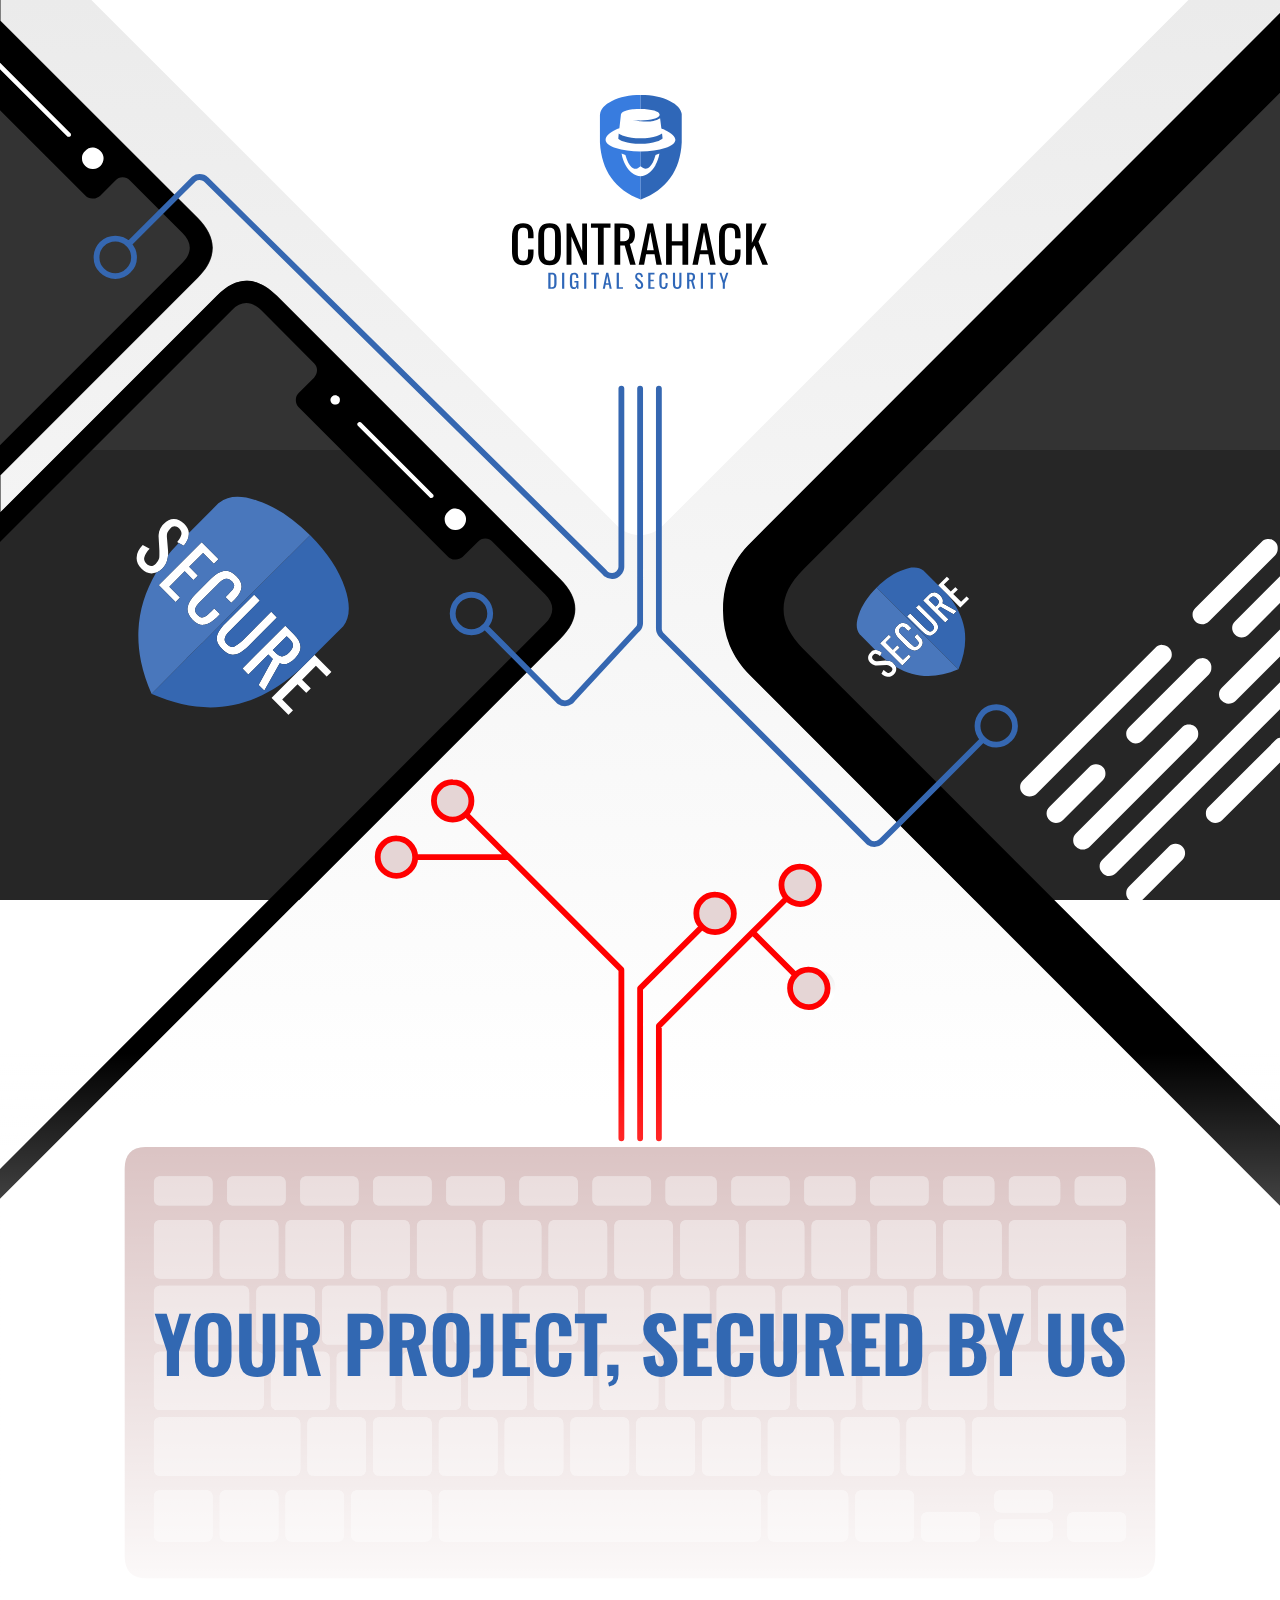
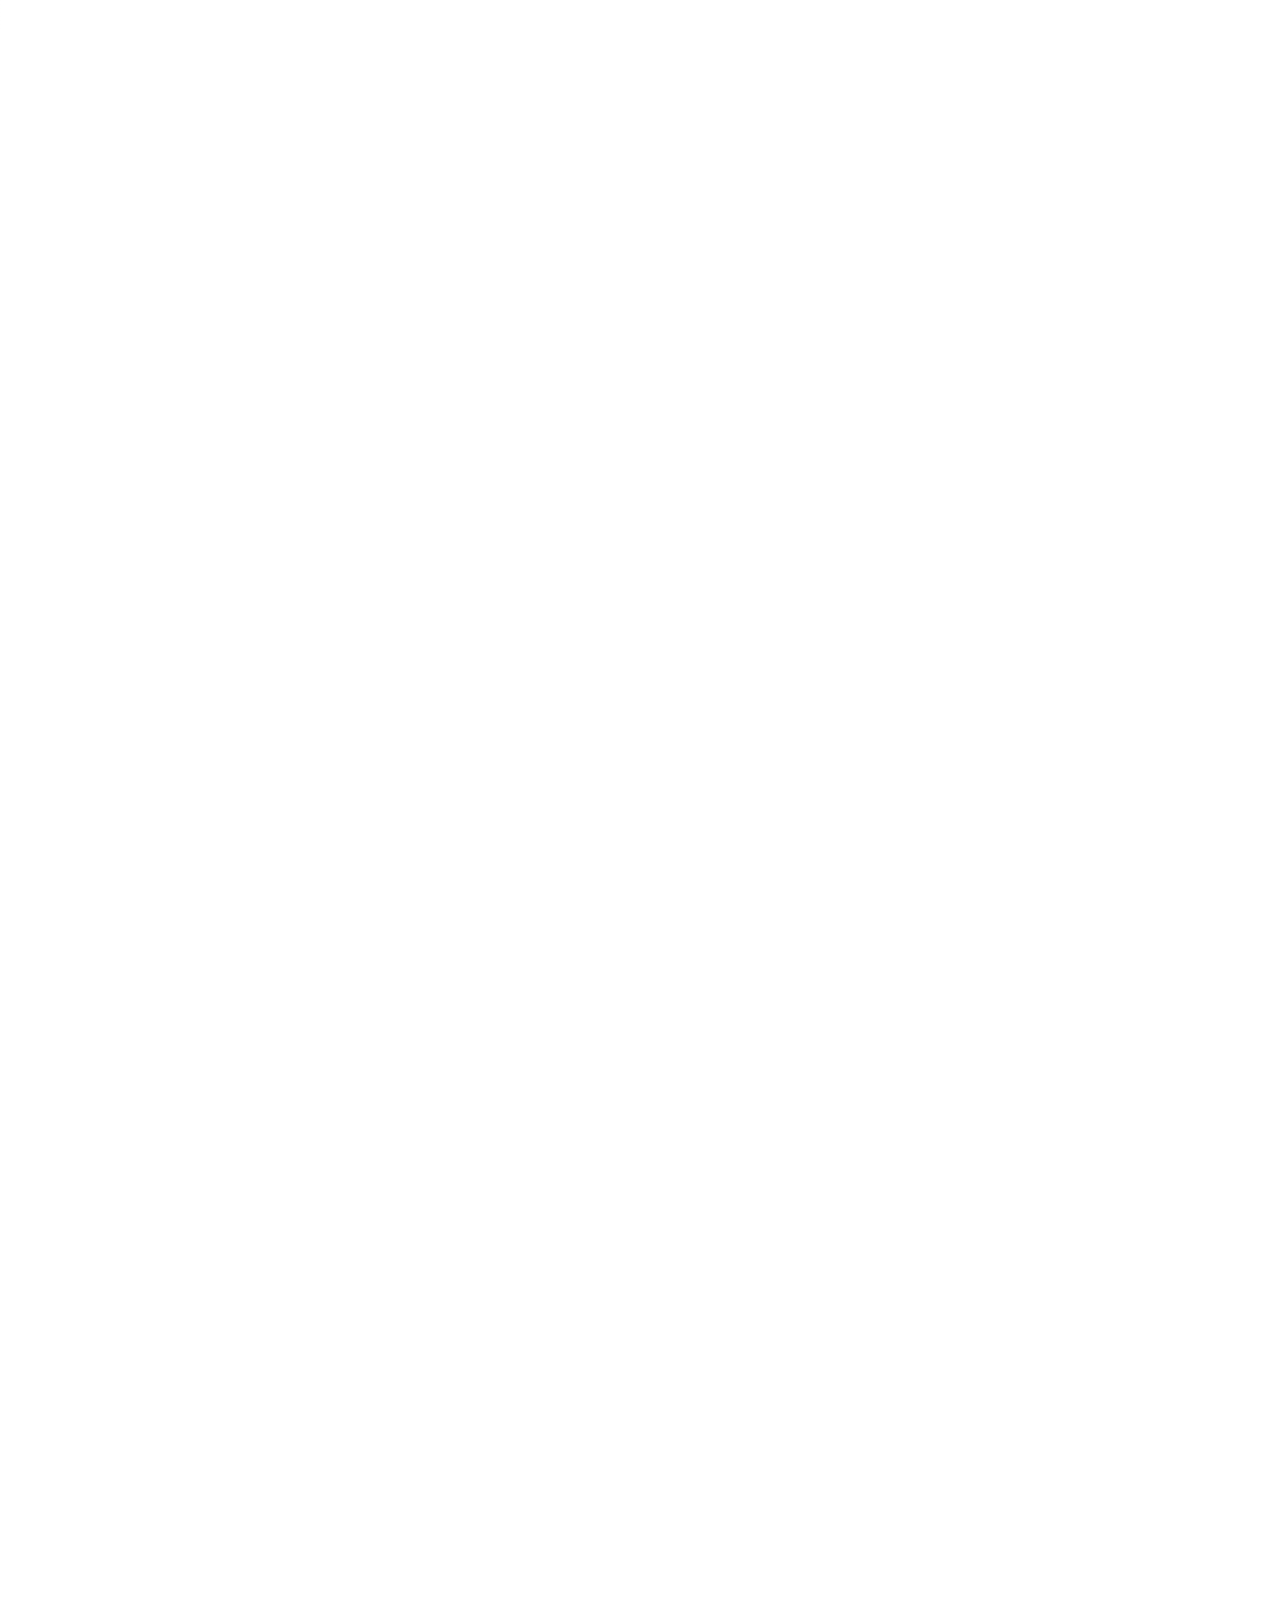
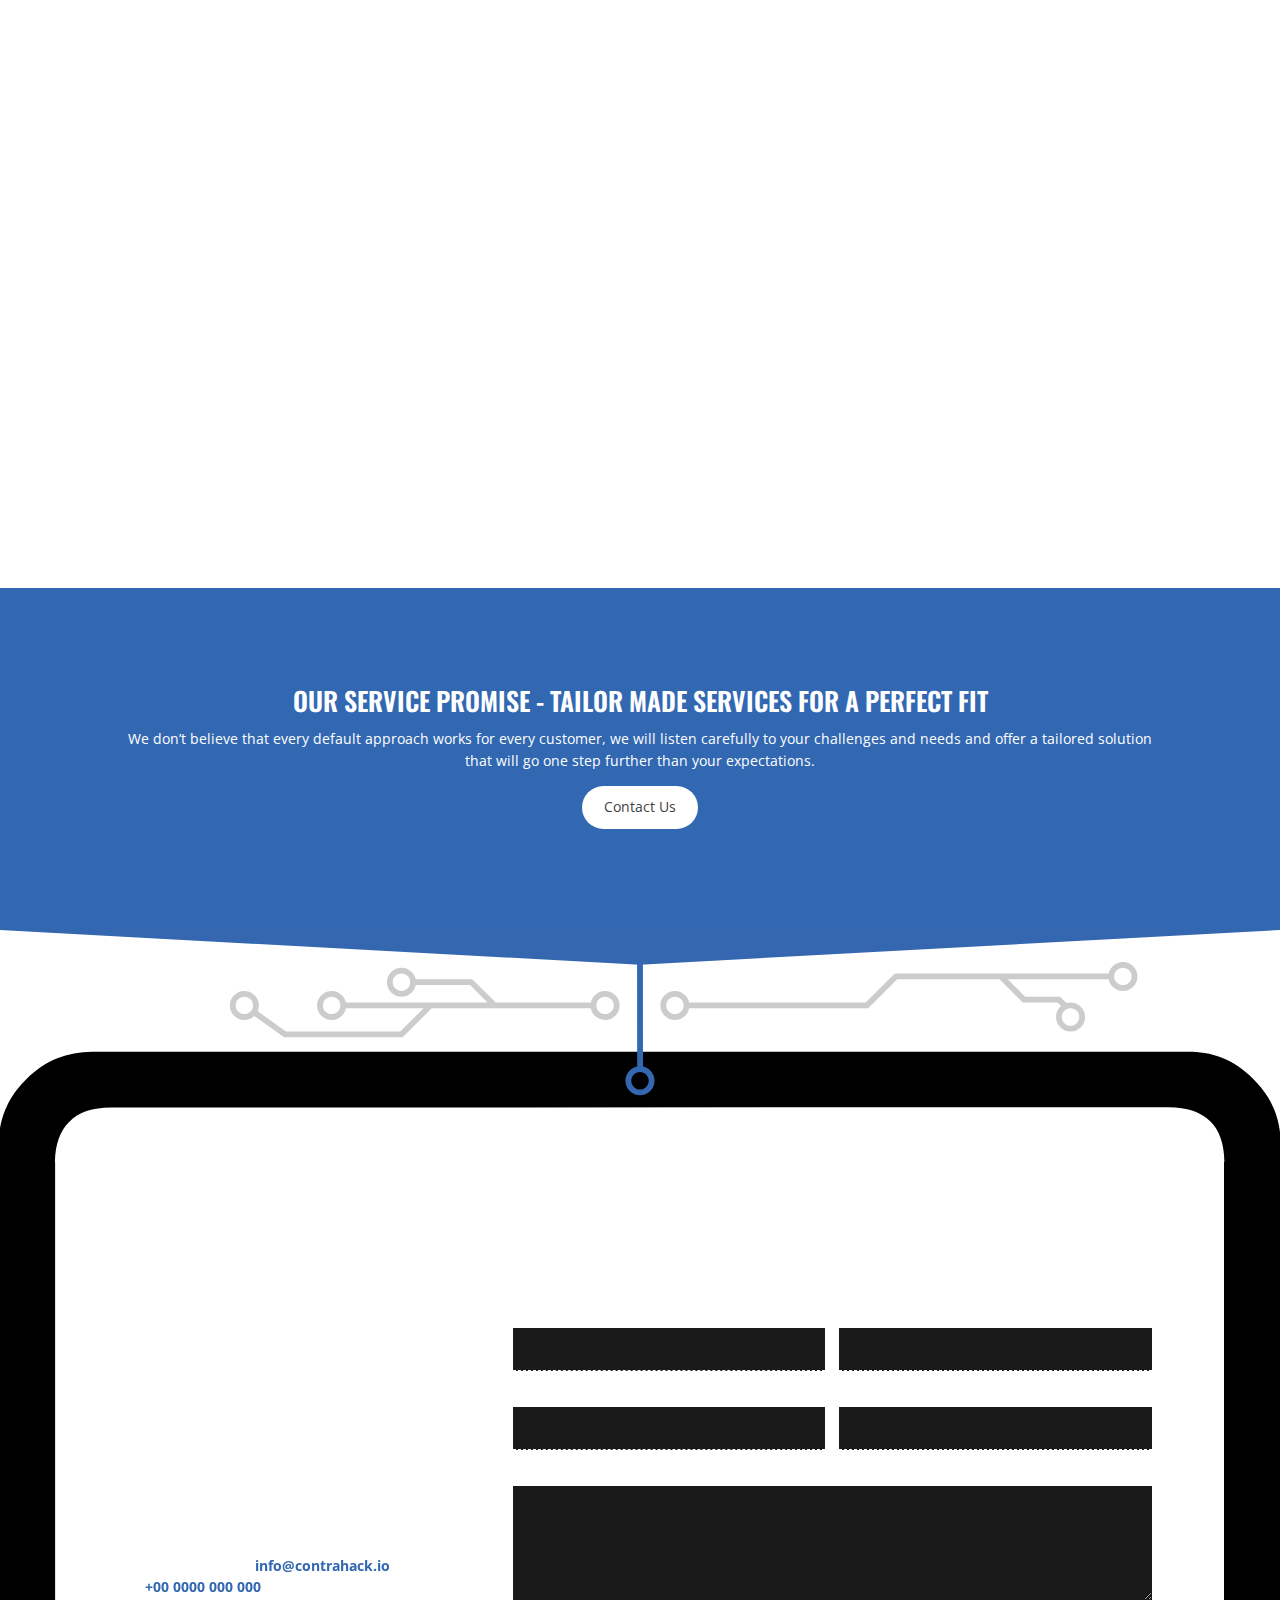
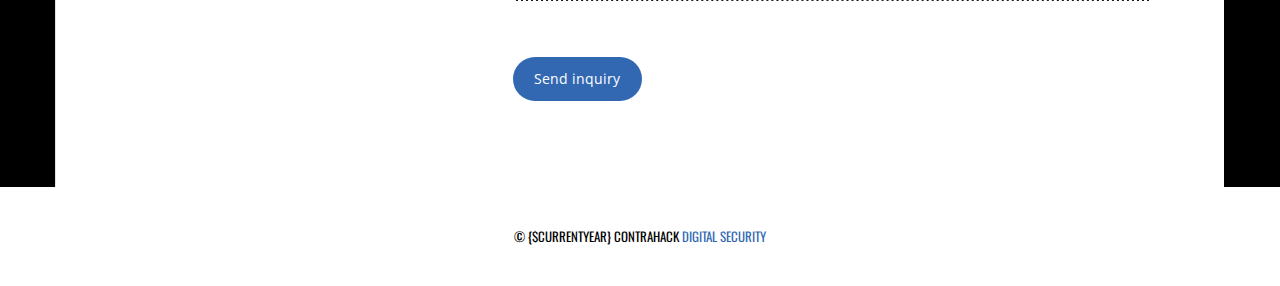
==== index.html @ 6a93e8d7 "first update" ====
<!DOCTYPE HTML>

<html>

<head>
	<meta http-equiv="Content-Type" content="text/html; charset=UTF-8" />
	<meta name="viewport" content="width=device-width,initial-scale=1.0">
	<title>CONTRAHACK - Digital Security</title>
	<link rel="stylesheet" type="text/css" href="js/aos/aos.css" media="all"> 
	<link rel="stylesheet" type="text/css" href="css/Normalize.css" media="all"> 
	<link rel="stylesheet" type="text/css" href="css/Default.css" media="all"> 
	<link rel="stylesheet" type="text/css" href="css/Mobile.css" media="all"> 
	<link href="https://fonts.googleapis.com/css?family=Open+Sans:400,700|Oswald" rel="stylesheet">
	
	<script src="js/vendor/jquery-3.3.1.min.js" type="text/javascript"></script>
	
</head>

<body>
	
	<div class="container">
		
		<!-- Hero -->
		
		<section id="hero">
			<div class="logo">
				<div class="center">
					<img src="images/logo-vertical.svg" />
				</div>
			</div>
			<div class="fade flx flx-jc flx-ac">
				<div class="center"><h1>YOUR PROJECT, <strong>SECURED</strong> BY US</h1></div>
			</div>
			<img src="images/hero.svg" />
		</section>
		
		<!-- Services -->
		
		<section id="services" class="bgw">
			<div class="wrap normal">
				<div class="inner pt3 pb3">
					
					<article class="row pt3 pb3 flx flx-ac flx-sb">
						<div class="ico flx flx-ac flx-jc" data-aos="fade-right">
							<img src="images/icon-penetration-testing.svg" alt="Penetration Testing" />
						</div>
						<div class="txt" data-aos="fade-left">
							<h2>Penetration Testing</h2>
							<p>The attack surface of your company is more exposed than you might think. You have external facing applications that has a mutual trust relation with applications inside your organisation. Vulnerabilities may exist in these areas, on both application but also at infrastructural level. How do you know your network and applications are resilient against modern attacks? With our penetration testing service, we can identify vulnerabilities that could impact your services or your business. Contrahack has created a unique methodology for the application and infrastructural areas to make sure all the vulnerabilities are discovered so you have one less thing to worry about. </p>
						</div>
					</article>
					
					<article class="row pt3 pb3 flx flx-ac flx-sb">
						<div class="ico flx flx-ac flx-jc" data-aos="fade-right">
							<img src="images/icon-social-engineering.svg" alt="Social Engineering" />
						</div>
						<div class="txt" data-aos="fade-left">
							<h2>Social Engineering</h2>
							<p>This test reveals information about the level of awareness of your organisation. Our Experienced security experts use scenarios comparable to the attack scenarios that a real attacker would also use. For example setting up email phishing campaigns, dropping USB hardware devices or retrieving information such as trying to retrieve sensitive information from your employees. </p>
						</div>
					</article>
					
					<article class="row pt3 pb3 flx flx-ac flx-sb">
						<div class="ico flx flx-ac flx-jc" data-aos="fade-right">
							<img src="images/icon-automated-vulnerability-scanning.svg" alt="Automated Vulnerability Scanning" />
						</div>
						<div class="txt" data-aos="fade-left">
							<h2>Automated vulnerability scanning</h2>
							<p>The attack surface of your company is more exposed than you might think. You have external facing applications that has a mutual trust relation with applications inside your organisation. Vulnerabilities may exist in these areas, on both application but also at infrastructural level. How do you know your network and applications are resilient against modern attacks? With our penetration testing service, we can identify vulnerabilities that could impact your services or your business. Contrahack has created a unique methodology for the application and infrastructural areas to make sure all the vulnerabilities are discovered so you have one less thing to worry about. </p>
						</div>
					</article>
					
					<article class="row pt3 pb3 flx flx-ac flx-sb">
						<div class="ico flx flx-ac flx-jc" data-aos="fade-right">
							<img src="images/icon-secure-software-development.svg" alt="Secure Software Development" />
						</div>
						<div class="txt" data-aos="fade-left">
							<h2>Secure Software Development</h2>
							<p>The application landscape has drastically changed in the past years. We moved from a waterfall way of working to the new agile way. Now that applications are being developed in this DevOps way and releases happen every day how do we make sure we are still in control of security? How can you and your company include the security in DevOps and become truly SecDevOps and in control? Long lasting security knowledge, skills and being in control - are the expected outcomes of this secure software development service. Using our proven methodology will enable and empower your developers to build secure applications by design.  </p>
						</div>
					</article>
					
					<article class="row pt3 pb3 flx flx-ac flx-sb">
						<div class="ico flx flx-ac flx-jc" data-aos="fade-right">
							<img src="images/icon-secure-code-audit.svg" alt="Secure Software Development" />
						</div>
						<div class="txt" data-aos="fade-left">
							<h2>Secure code audit</h2>
							<p>We have an unique way of performing a secure code audit that really has a lot of added value for your development team. The way we perform a secure code audit is by using the security controls from the OWASP-ASVS (Application Security Verification Standard). This standard that is being used by Military, Banks, Healthcare and governments all over the world.</p>
							<p>How we conduct the secure code review is together with the development team having the source code of the application on a beamer. We work closely together with your developers to verify if all the security controls are implemented and also if they are implemented in a secure manner. Having this approach of conducting a secure coding audit it allows to improve the security knowledge of all the developers participating in this exercise. Also this approach is way faster then the traditional secure code audits because our approach will take only around 2 days to perform and after the audit you will be receiving a certificate that the application applied the level 1-3 security controls. Our goal is to empower and teach the developers how the write new projects and secure by design by introducing the OWASP-SKF (Security Knowledge Framework) and it’s completely free to use as it’s an open-source project. With this you have actionable knowledge inside your company to build applications secure by design.</p>
						</div>
					</article>
					
					<article class="row pt3 pb3 flx flx-ac flx-sb">
						<div class="ico flx flx-ac flx-jc" data-aos="fade-right">
							<img src="images/icon-skf-as-a-service.svg" alt="SKF as a Service" />
						</div>
						<div class="txt" data-aos="fade-left">
							<h2>OWASP-SKF as a Service</h2>
							<p>Over 20 years of experience in web application security bundled into a single application. The Security Knowledge Framework is a vital asset to the coding toolkit of you and your development team. Use SKF to learn and integrate security by design in your web application by training your developers in writing secure code. The SKF is an open-source application that can be used for free by everyone but do you need help to have it installed on-premise or setup in a cloud? Then you can contact us and we will assist you and do this for you, also when there needs to be modifications done we can do this for you so you have one thing less to worry about.</p>
							<p><a href="http://www.secureby.design" class="btn" target="_blank">Learn more about SKF</a> (Opens in new window)</p>
						</div>
					</article>
					
				</div>
			</div>
		</section>
		
		<section id="promise" class="bgd">
			<div class="wrap normal">
				<div class="inner pt6 pb6 tac">
					<h2>Our service promise - Tailor made services for a perfect fit</h2>
					<p>We don’t believe that every default approach works for every customer, we will listen carefully to your challenges and needs and offer a tailored solution that will go one step further than your expectations.</p>
					<p><a id="scroll" class="btn white" href="javascript:;">Contact Us</a></p>
				</div>
			</div>
		</section>
		
		<section class="lower">
			<img src="images/lower.svg" />
		</section>
		
		<section id="about" class="flx flx-ac">
			<div class="wrap normal">
				<div class="inner pt6 pb6">
					<div class="col c1-3">
						<h3>Work together</h3>
						<p>We are working with different types of organisations all over the world and having a lot of experience with Governments, Banks, Healthcare and the Military. Our goal is to listen to your needs and offer a tailor based solution for your specific need and then take it even a step further so you have one less thing to worry about.</p>
						<h3>How to contact us</h3>
						 <p>Do not hesitate to get in touch if you feel our services could be useful to your organisation.</p>
						<p>You can mail us at <strong>info@contrahack.io</strong> or call us at  <strong>+00 0000 000 000</strong></p>
					</div>
					<div class="col c2-3 pl3">
						<h3>Your project, secured by us</h3>
							<form>
							
								<div class="row flx">
									<div class="c1-2">
										<label for="name">Name</label>
										<input type="text" name="name" />
									</div>
									<div class="c1-2">
										<label for="company">Company</label>
										<input type="text" name="company" />
									</div>
								</div>
								
								<div class="row flx">
									<div class="c1-2">
										<label for="email">E-mail</label>
										<input type="text" name="email" />
									</div>
									<div class="c1-2">
										<label for="phone">Phone</label>
										<input type="text" name="phone" />
									</div>
								</div>

								<div class="row">
									<label for="name">Message:</label>
									<textarea type="text" name="message"></textarea>
								</div>
								
								<div class="info">
									Your information submitted to us is private and secure. And will stay that way.
								</div>
								
								<button class="btn" type="submit">Send inquiry</button>
							</form>
						</h3>
					</div>
				</div>
			</div>
		</section>

		<footer id="footer" class="bgw tac">
			<div class="wrap normal">
				<div class="inner pt3 pb3">&copy; {$currentyear} CONTRAHACK <span>Digital Security</span></div>
			</div>
		</footer>
		
		<div class="screen-background"></div>
		
	</div>
	
	<script src="js/scroll/jquery.scrollTo.min.js" type="text/javascript"></script>
	<script src="js/aos/aos.js" type="text/javascript"></script>
	<script src="js/actions.js" type="text/javascript"></script>
	
</body>

</html>
---- css/Default.css ----
html{box-sizing:border-box}*,:after,:before{box-sizing:inherit}.transition{transition:all .2s ease-in-out 0s}.transition-smooth{transition:all .5s cubic-bezier(.05,.69,.14,1) 0s}.transition-bounce{transition:all .5s cubic-bezier(.175,.885,.32,1.275) 0s}.centerIcon{width:1em;height:1em;text-align:center;line-height:1em;position:absolute;left:0;top:0;right:0;bottom:0;margin:auto;text-indent:0;font-family:fontello}.resetList{margin:0;padding:0;list-style:none}.h1,body h1{font-family:Oswald,sans-serif;font-size:2.5em;line-height:1em;text-transform:uppercase;margin:.5em 0;font-weight:600;color:#3268b2}.h2,body h2{font-family:Oswald,sans-serif;font-size:1.8em;margin:.5em 0;line-height:1em;text-transform:uppercase;font-weight:600;color:#000}.h3,body h3{font-family:Oswald,sans-serif;font-size:1.5em;margin:.5em 0;padding:0;line-height:1em;text-transform:uppercase;font-weight:500;color:#000}.h4,body h4{font-family:Oswald,sans-serif;font-size:1.25em;margin:.5em 0;padding:0;line-height:1em;text-transform:uppercase;font-weight:300}a{color:#3268b2}a:hover{color:#4b81cc;text-decoration:none}body,html{height:100%;margin:0;padding:0;position:relative;float:left;with:100%}body{color:grey;font-family:'Open Sans',sans-serif;font-weight:400;line-height:1.5em;margin:0;padding:0;background:#fff;font-size:.9em}434548 p,pre{width:100%;display:block}footer,header,section{float:left;width:100%;position:relative;z-index:1}b,strong{font-weight:700}img{border:none;max-width:100%;display:block}html.touch *{text-rendering:optimizeSpeed}.btn{text-decoration:none;line-height:1em;padding:1em 1.5em;display:inline-block;transition:all .2s ease-in-out 0s;position:relative;box-sizing:border-box;font-size:1em;color:#fff;border-radius:2em;background:#3268b2;text-transform:none;border:none}.btn:before{font-family:fontello;position:absolute;font-size:1em;right:-3em;line-height:3em;top:0;width:3em;height:100%;opacity:1;color:#fff;text-align:center;transition:all .2s ease-in-out 0s;box-sizing:border-box}.btn:hover{background:#3874c6;color:#fff}.btn.right{padding-right:3em}.btn.right:before{left:auto;right:0}.btn.left{margin-left:0;margin-right:0;padding-left:3em!important}.btn.left:before{right:auto;left:0}.btn.large{font-size:1.2em}.btn.outline{background:0 0;color:#000;border:.5em solid #18469e}.btn.outline:hover{background:rgba(24,70,158,.3);border-color:#1f5aca}.btn.arrow-up:before{content:"\e804"}.btn.arrow-right:before{content:"\e807";line-height:3em}.btn.arrow-down:before{content:"\e805"}.btn.arrow-left:before{content:"\e806"}.btn.ico-none{margin-right:0}.btn.ico-mail:before{content:"\e81a"}.btn.ico-mob:before{content:"\e802"}.btn.ico-dl:before{content:"\e83e"}.btn.ico-grid:before{content:"\e810"}.btn.sec{background:#18469e;color:#000;border-color:#153c88}.btn.sec:before{background:#18469e;color:#3268b2}.btn.sec:hover,.btn.sec:hover:before{background:#1f5aca}.btn.white{background:#fff;color:#404040}.btn.white:before,.btn.white:hover{background:#e6e6e6}.btn.white:hover:before{background:#ccc}.btn.ghost{padding:1em;border:.1em solid;background:0 0;color:#3268b2;margin:0;border-radius:2em}.btn.ghost:before{color:#3268b2}.btn.ghost:hover{color:#fff;background:#3268b2}.btn.ghost:hover:before{color:#fff}.btn.ghost.white{border-color:#fff;color:#fff}.btn.ghost.white:hover{color:#fff;background:#3268b2;border-color:#3268b2}.bgd .btn.ghost.white:before{color:#fff;background:0 0}.bgd .btn.ghost.white:hover{border-color:#fff;background:#356ebc}.btn.xl{font-size:1.15em}.ico-src:before{content:"\e811"}.ico-loc:before{content:"\e80e"}.container{float:left;width:100%;overflow:hidden;position:relative}footer>.wrap.wide,header .wrap.wide,section>.wrap.wide,section>div>.wrap.wide{width:100%;max-width:1500px;margin:0 auto}footer>.wrap.middle,header .wrap.middle,section>.wrap.middle,section>div>.wrap.middle{width:100%;max-width:1250px;margin:0 auto}footer>.wrap.normal,header>.wrap.normal,section>.wrap.normal,section>div>.wrap.normal{width:100%;max-width:1024px;margin:0 auto}section>.wrap.small,section>div>.wrap.small{width:100%;max-width:800px;margin:0 auto}footer>.wrap>.inner,header .wrap>.inner,section>.wrap>.inner,section>div>.wrap>.inner{width:100%;float:left}.bgg,.bglg,.bgw{background:#fff}.bgd{background:#3268b2;color:#fff}.bgd a,.bgd h1,.bgd h2,.bgd h3,.cw{color:#fff}.cb{color:#000}.pt0{padding-top:0}.pt1{padding-top:1em}.pt2{padding-top:2em}.pt3{padding-top:3em}.pt6{padding-top:6em}.pb0{padding-bottom:0}.pb1{padding-bottom:1em}.pb2{padding-bottom:2em}.pb3{padding-bottom:3em}.pb6{padding-bottom:6em}.pl0{padding-bottom:0}.pl1{padding-left:1em}.pl2{padding-left:2em}.pl3{padding-left:3em}.bt1{border-top:1px solid #d9d9d9}.br1{border-right:1px solid #d9d9d9}.bb1{border-bottom:1px solid #d9d9d9}.bl1{border-left:1px solid #d9d9d9}.flx{display:flex;flex-wrap:wrap}.flx-jc{justify-content:center}.flx-je{justify-content:flex-end}.flx-sb{justify-content:space-between}.flx-ac{align-items:center}.flx-fe{align-items:flex-end}.tac,.text-center{text-align:center}.tar{text-align:right}.fwn{font-weight:400}.fs125{font-size:1.25em}.fs15{font-size:1.5em}.mb0{margin-bottom:0}.mt0{margin-top:0}.ml1{margin-left:1em}.mr1{margin-right:1em}#hero{position:relative;z-index:1;float:left;width:100%;padding:0}#hero img{display:block;float:left;width:100%}#hero .logo{left:0;right:0;height:30vw;position:absolute;display:flex;flex-wrap:wrap;justify-content:center;align-items:center}#hero .logo .center{width:20%}#hero .fade{position:absolute;bottom:0;width:100%;height:45vw;font-family:Oswald,sans-serif;background:-moz-linear-gradient(top,rgba(255,255,255,0) 0,#fff 100%);background:-webkit-linear-gradient(top,rgba(255,255,255,0) 0,#fff 100%);background:linear-gradient(to bottom,rgba(255,255,255,0) 0,#fff 100%);filter:progid:DXImageTransform.Microsoft.gradient(startColorstr='#00ffffff', endColorstr='#ffffff', GradientType=0)}#hero .fade .center{font-size:6vw;color:#3268b2}#hero h1{font-size:inherit;margin:0;padding:0}.screen-background{position:fixed;left:0;top:0;width:100%;height:100%;background:#333;background:-moz-linear-gradient(top,#333 0,#333 50%,#262626 50%,#262626 100%);background:-webkit-linear-gradient(top,#333 0,#333 50%,#262626 50%,#262626 100%);background:linear-gradient(to bottom,#333 0,#333 50%,#262626 50%,#262626 100%);filter:progid:DXImageTransform.Microsoft.gradient(startColorstr='#333333', endColorstr='#262626', GradientType=0)}#services .row{float:left;width:100%}#services .ico{float:left;width:35%}#services .ico img{display:block;width:100%;height:auto;max-width:15em}#services .txt{float:right;width:65%}#about{color:#fff;background:url(../images/lower-repeater.png) top left repeat-y;background-size:100% auto;min-height:100%;min-height:65vh;position:relative}#about h3{color:#fff}#about .col{float:left}#about .c1-3{width:33.33333333%}#about .c2-3{width:66.66666667%}#about .c1-2{width:50%}#about .c1-2:first-child{padding-right:.5em}#about .c1-2:last-child{padding-left:.5em}#about .row{float:left;width:100%}#about label{float:left;width:100%;padding:.5em 0}#about input[type=text]{width:100%;padding:0 1em;height:3em;background:#1a1a1a;color:#fff;border:none;border-bottom:1px dashed #fff}#about textarea{width:100%;padding:1em;background:#1a1a1a;color:#fff;border:none;border-bottom:1px dashed #fff;resize:vertical;min-height:8em}#about .info{float:left;width:100%;padding:1em 0}#about strong{color:#3268b2}.lower{padding-left:0;padding-right:0}#footer{font-size:.9em;color:#000;font-family:Oswald,sans-serif;text-transform:uppercase}#footer span{color:#3268b2}
---- css/Mobile.css ----
@media (max-width:768px){body{font-size:.9em}body h1{font-size:2em}body h2{font-size:1.7em}footer,header,section{padding-left:5%;padding-right:5%}#hero .logo .center{width:30%}#services .ico,#services .txt{width:100%}#about{padding-left:10vw;padding-right:10vw}#about .c1-3,#about .c2-3{width:100%!important}#about .pl3{padding:0}#about .c1-2{width:100%;padding-right:0!important;padding-left:0!important}#services .ico img{max-width:30vw}}@media (min-width:768px) and (max-width:1023px){body{font-size:.9em}body .h1,body h1{font-size:2em}body .h2,body h2{font-size:1.7em}footer,header,section{padding-left:2.5%;padding-right:2.5%}#about{padding-left:10vw;padding-right:10vw}}@media (min-width:1024px) and (max-width:1200px){body{font-size:.9em}footer,header,section{padding-left:2.5%;padding-right:2.5%}#about{padding-left:10vw;padding-right:10vw}}@media (min-width:1201px) and (max-width:2100px){body{font-size:.9em}footer,header,section{padding-left:1em;padding-right:1em}}
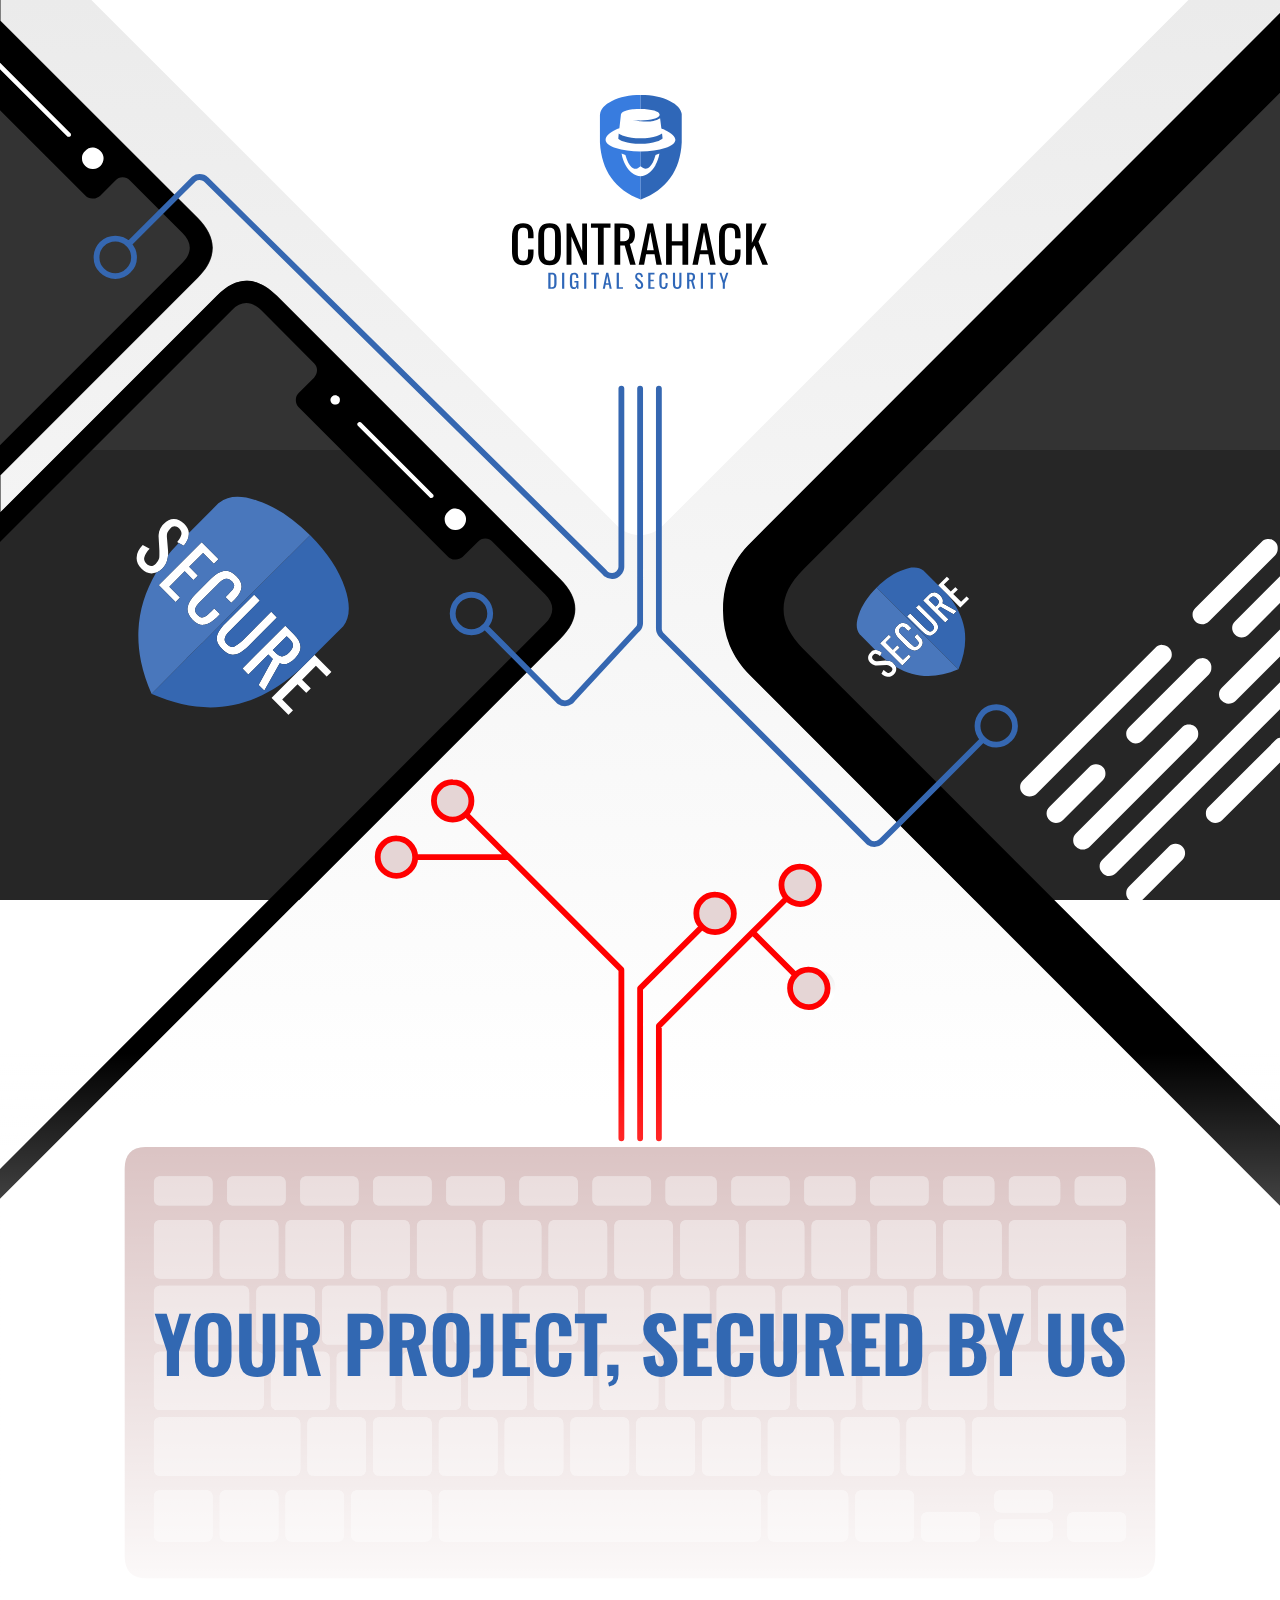
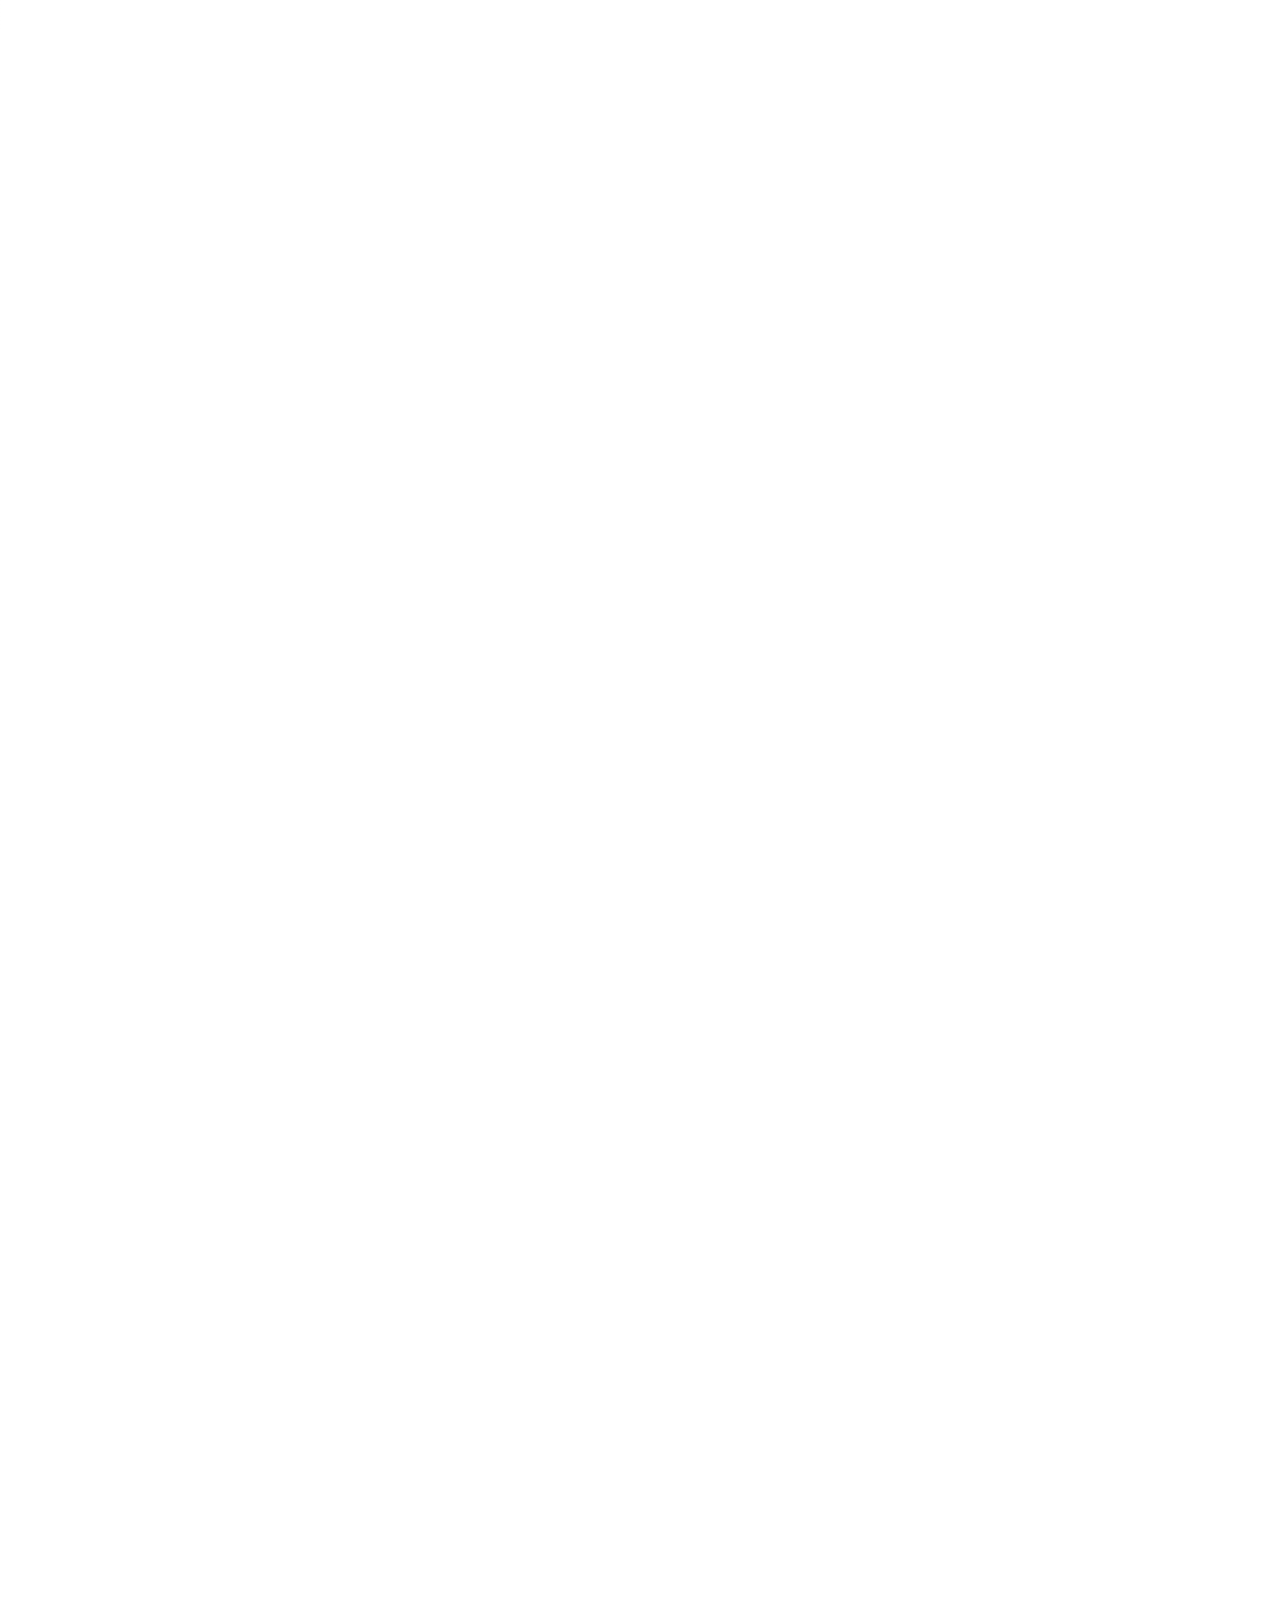
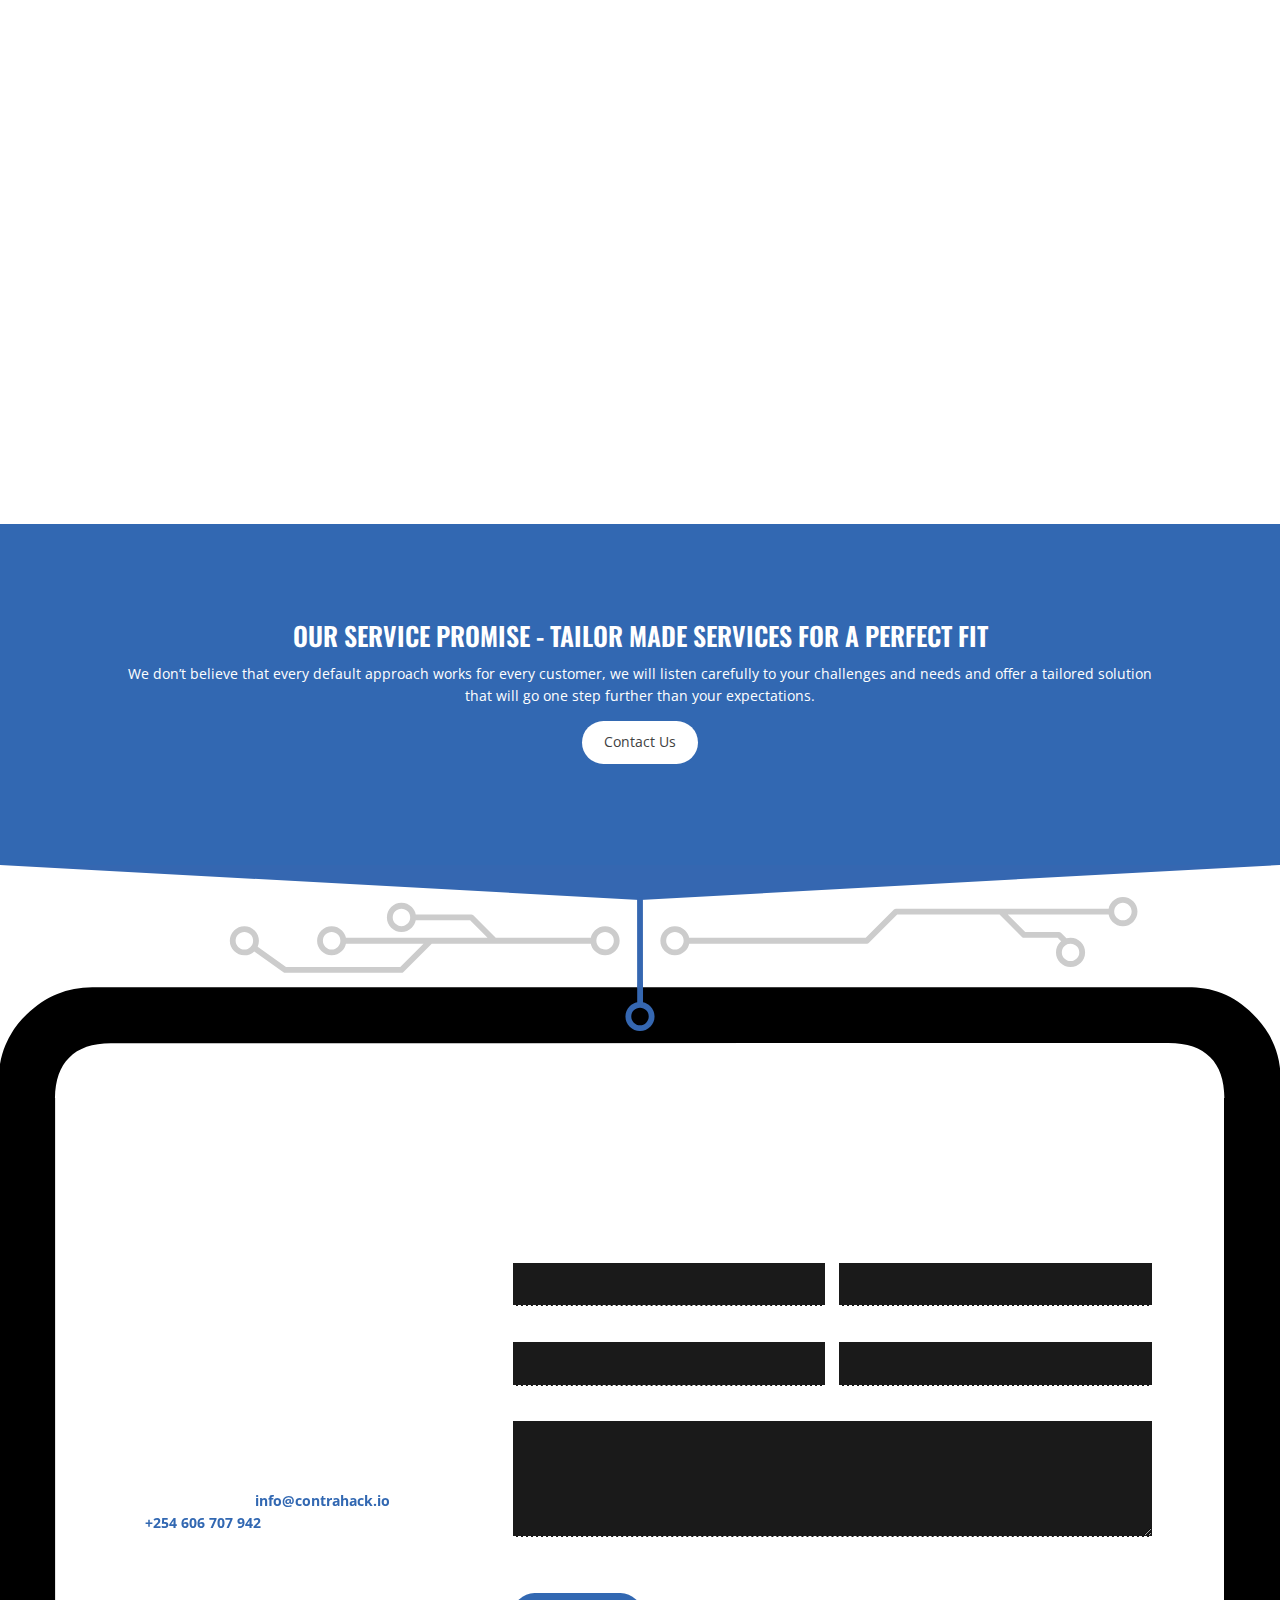
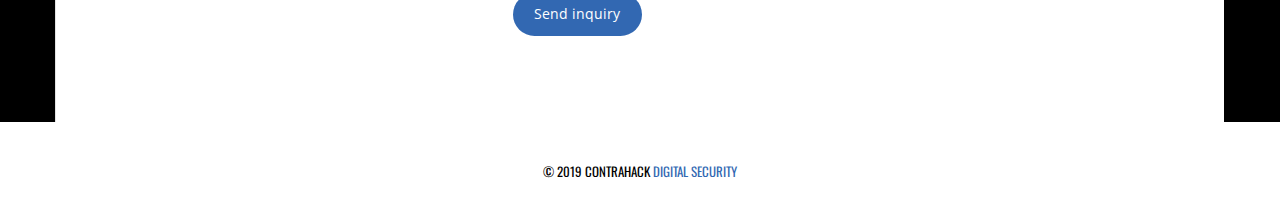
==== commit f67a380b: "Update index.html" ====
--- a/index.html
+++ b/index.html
@@ -46,7 +46,7 @@
 						</div>
 						<div class="txt" data-aos="fade-left">
 							<h2>Penetration Testing</h2>
-							<p>The attack surface of your company is more exposed than you might think. You have external facing applications that has a mutual trust relation with applications inside your organisation. Vulnerabilities may exist in these areas, on both application but also at infrastructural level. How do you know your network and applications are resilient against modern attacks? With our penetration testing service, we can identify vulnerabilities that could impact your services or your business. Contrahack has created a unique methodology for the application and infrastructural areas to make sure all the vulnerabilities are discovered so you have one less thing to worry about. </p>
+							<p>The attack surface of your company is more exposed than you might think. You have external facing applications that have a mutual trust relationship with applications inside your organisation. Vulnerabilities may exist in these areas, not only on application level but also at infrastructural level. How do you know your network and applications are resilient against modern attacks? With our penetration testing service, we can identify vulnerabilities that could impact your services or your business. Contrahack has created a unique methodology for these application and infrastructural areas to make sure all the vulnerabilities are discovered. </p>
 						</div>
 					</article>
 					
@@ -56,7 +56,7 @@
 						</div>
 						<div class="txt" data-aos="fade-left">
 							<h2>Social Engineering</h2>
-							<p>This test reveals information about the level of awareness of your organisation. Our Experienced security experts use scenarios comparable to the attack scenarios that a real attacker would also use. For example setting up email phishing campaigns, dropping USB hardware devices or retrieving information such as trying to retrieve sensitive information from your employees. </p>
+							<p>This test reveals information about the security awareness level of members of your organisation. Our Experienced security experts use scenarios comparable to the attack scenarios that a real attacker would use. For example setting up email phishing campaigns, dropping USB hardware devices or retrieving information such as trying to retrieve sensitive information from your employees. </p>
 						</div>
 					</article>
 					
@@ -66,7 +66,7 @@
 						</div>
 						<div class="txt" data-aos="fade-left">
 							<h2>Automated vulnerability scanning</h2>
-							<p>The attack surface of your company is more exposed than you might think. You have external facing applications that has a mutual trust relation with applications inside your organisation. Vulnerabilities may exist in these areas, on both application but also at infrastructural level. How do you know your network and applications are resilient against modern attacks? With our penetration testing service, we can identify vulnerabilities that could impact your services or your business. Contrahack has created a unique methodology for the application and infrastructural areas to make sure all the vulnerabilities are discovered so you have one less thing to worry about. </p>
+							<p>Having a dedicated security team is something not always affordable for every company but we offer a service that utilises a range of tools, custom scripts and in-house applications to comprehensively analyse your organisation’s IT network, from inside and out. Experienced security experts review the results of the vulnerability scans to provide a clear summary report, key recommendations and threat mitigation advice. We can use this service from the cloud or can deploy it on premise, because we use open source tools, custom scripts and in-house developed tools the overall cost are low. </p>
 						</div>
 					</article>
 					
@@ -76,7 +76,7 @@
 						</div>
 						<div class="txt" data-aos="fade-left">
 							<h2>Secure Software Development</h2>
-							<p>The application landscape has drastically changed in the past years. We moved from a waterfall way of working to the new agile way. Now that applications are being developed in this DevOps way and releases happen every day how do we make sure we are still in control of security? How can you and your company include the security in DevOps and become truly SecDevOps and in control? Long lasting security knowledge, skills and being in control - are the expected outcomes of this secure software development service. Using our proven methodology will enable and empower your developers to build secure applications by design.  </p>
+							<p>The application landscape has drastically changed in the past years. We moved from a waterfall way of working to the new agile way. Now that applications are being developed in this DevOps (agile) way and releases happen every day how do we make sure we are still in control of security? How can you and your company include security in DevOps and become truly SecDevOps and in control? Using our proven methodology will enable and empower your developers to build secure applications by design. Long lasting security knowledge, skills and being in control - are the expected outcomes of this secure software development service. </p>
 						</div>
 					</article>
 					
@@ -86,8 +86,8 @@
 						</div>
 						<div class="txt" data-aos="fade-left">
 							<h2>Secure code audit</h2>
-							<p>We have an unique way of performing a secure code audit that really has a lot of added value for your development team. The way we perform a secure code audit is by using the security controls from the OWASP-ASVS (Application Security Verification Standard). This standard that is being used by Military, Banks, Healthcare and governments all over the world.</p>
-							<p>How we conduct the secure code review is together with the development team having the source code of the application on a beamer. We work closely together with your developers to verify if all the security controls are implemented and also if they are implemented in a secure manner. Having this approach of conducting a secure coding audit it allows to improve the security knowledge of all the developers participating in this exercise. Also this approach is way faster then the traditional secure code audits because our approach will take only around 2 days to perform and after the audit you will be receiving a certificate that the application applied the level 1-3 security controls. Our goal is to empower and teach the developers how the write new projects and secure by design by introducing the OWASP-SKF (Security Knowledge Framework) and it’s completely free to use as it’s an open-source project. With this you have actionable knowledge inside your company to build applications secure by design.</p>
+							<p>We have a unique way of performing a secure code audit that really has a lot of added value for your development team. The way we perform a secure code audit is by using the security controls from the OWASP-ASVS (Application Security Verification Standard). This is the standard that is being used by Military, Banks, Healthcare and governments all over the world.</p>
+							<p>How we conduct the secure code review is together with the development team having the source code of the application on a beamer. We work closely together with your developers to verify if all the security controls are implemented and also if they are implemented in a secure manner. Having this approach of conducting a secure coding audit allows improvement of the security knowledge of all the developers participating in this exercise. This approach is also much faster than the traditional secure code audits because our approach will take only around 2 days to perform and after the audit you will be receiving a certificate that the application applied the level 1-3 security controls.</p>
 						</div>
 					</article>
 					
@@ -97,7 +97,7 @@
 						</div>
 						<div class="txt" data-aos="fade-left">
 							<h2>OWASP-SKF as a Service</h2>
-							<p>Over 20 years of experience in web application security bundled into a single application. The Security Knowledge Framework is a vital asset to the coding toolkit of you and your development team. Use SKF to learn and integrate security by design in your web application by training your developers in writing secure code. The SKF is an open-source application that can be used for free by everyone but do you need help to have it installed on-premise or setup in a cloud? Then you can contact us and we will assist you and do this for you, also when there needs to be modifications done we can do this for you so you have one thing less to worry about.</p>
+							<p>Over 20 years of experience in web application security bundled into a single application. The Security Knowledge Framework is a vital asset to the coding toolkit of you and your development team. Use SKF to learn and integrate security by design in your web application by training your developers in writing secure code. The SKF is an open-source application that can be used for free by everyone. Do you however need help to have it installed on-premise or setup in a cloud? We can do this installation for you, and fix any necessary modifications so that you have one thing less to worry about.</p>
 							<p><a href="http://www.secureby.design" class="btn" target="_blank">Learn more about SKF</a> (Opens in new window)</p>
 						</div>
 					</article>
@@ -128,7 +128,7 @@
 						<p>We are working with different types of organisations all over the world and having a lot of experience with Governments, Banks, Healthcare and the Military. Our goal is to listen to your needs and offer a tailor based solution for your specific need and then take it even a step further so you have one less thing to worry about.</p>
 						<h3>How to contact us</h3>
 						 <p>Do not hesitate to get in touch if you feel our services could be useful to your organisation.</p>
-						<p>You can mail us at <strong>info@contrahack.io</strong> or call us at  <strong>+00 0000 000 000</strong></p>
+						<p>You can mail us at <strong>info@contrahack.io</strong> or call us at  <strong>+254 606 707 942</strong></p>
 					</div>
 					<div class="col c2-3 pl3">
 						<h3>Your project, secured by us</h3>
@@ -175,7 +175,7 @@
 
 		<footer id="footer" class="bgw tac">
 			<div class="wrap normal">
-				<div class="inner pt3 pb3">&copy; {$currentyear} CONTRAHACK <span>Digital Security</span></div>
+				<div class="inner pt3 pb3">&copy; 2019 CONTRAHACK <span>Digital Security</span></div>
 			</div>
 		</footer>
 		
@@ -189,4 +189,4 @@
 	
 </body>
 
-</html>+</html>
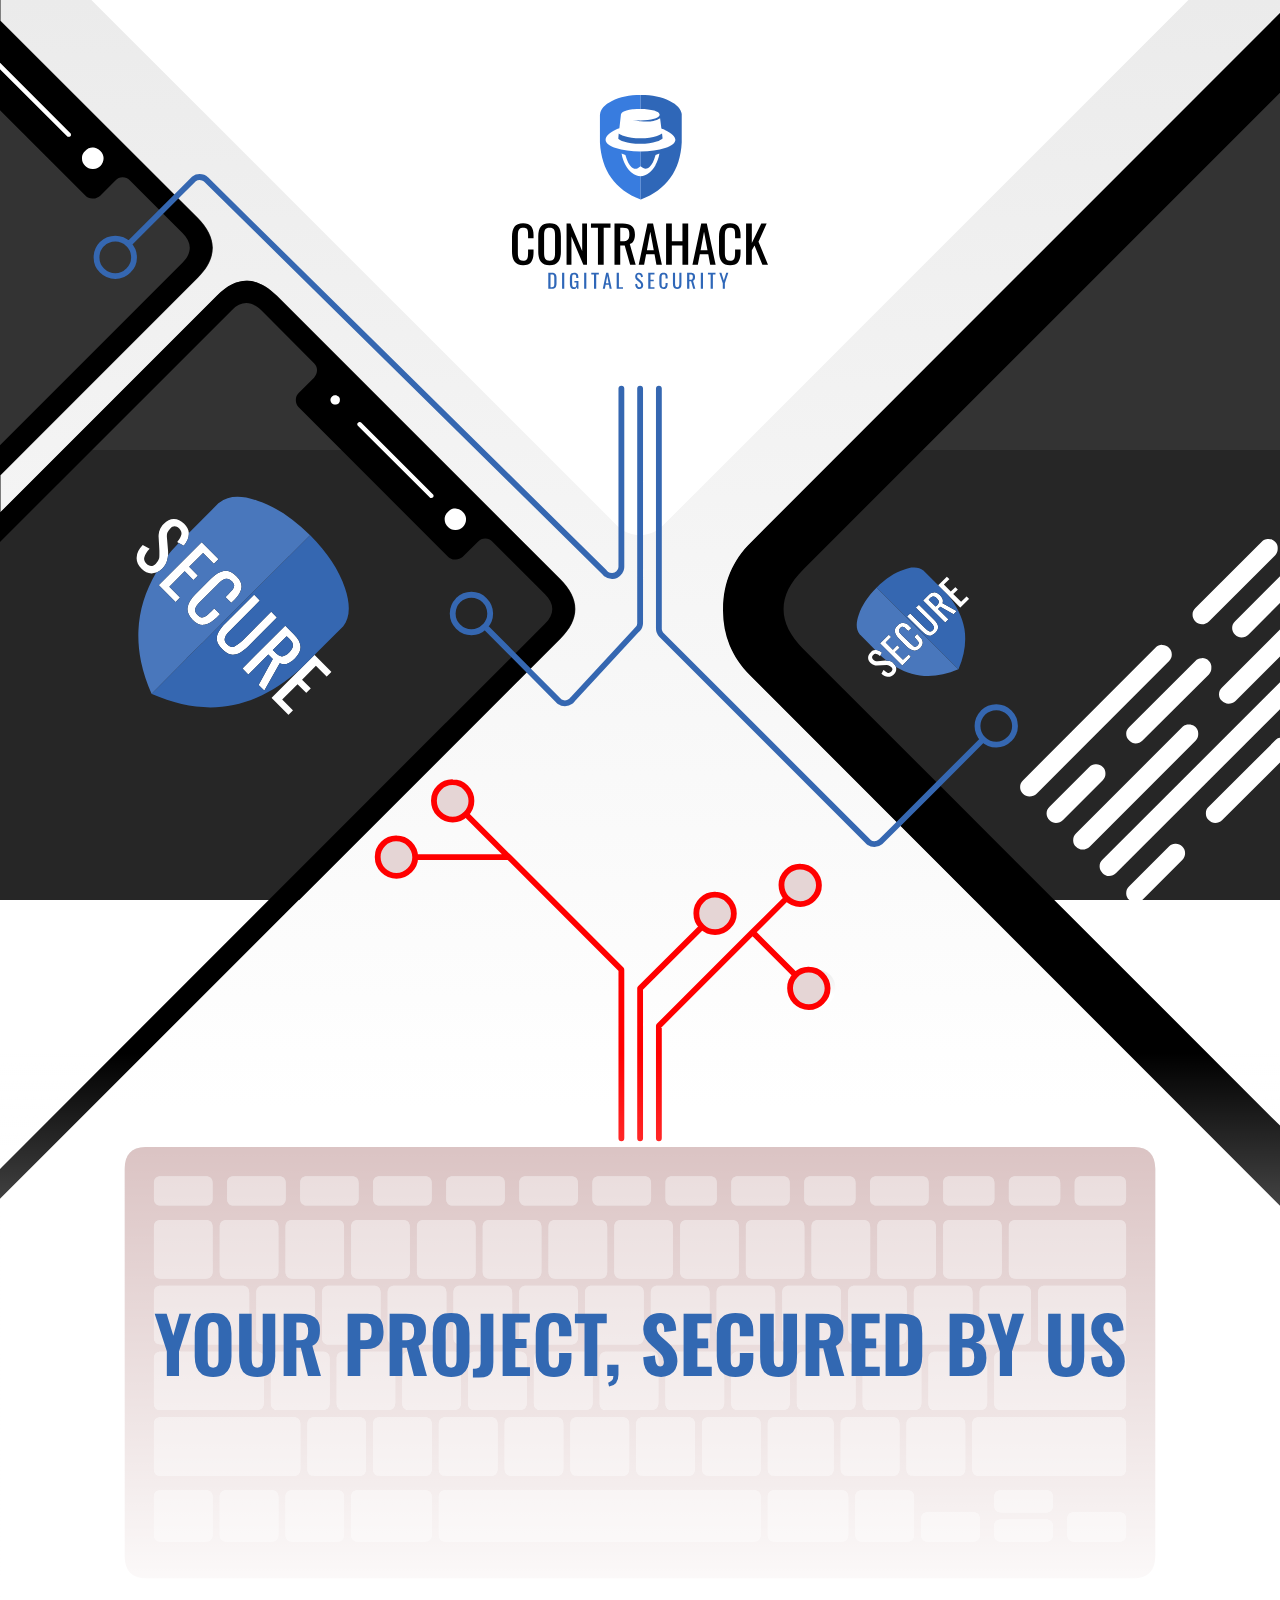
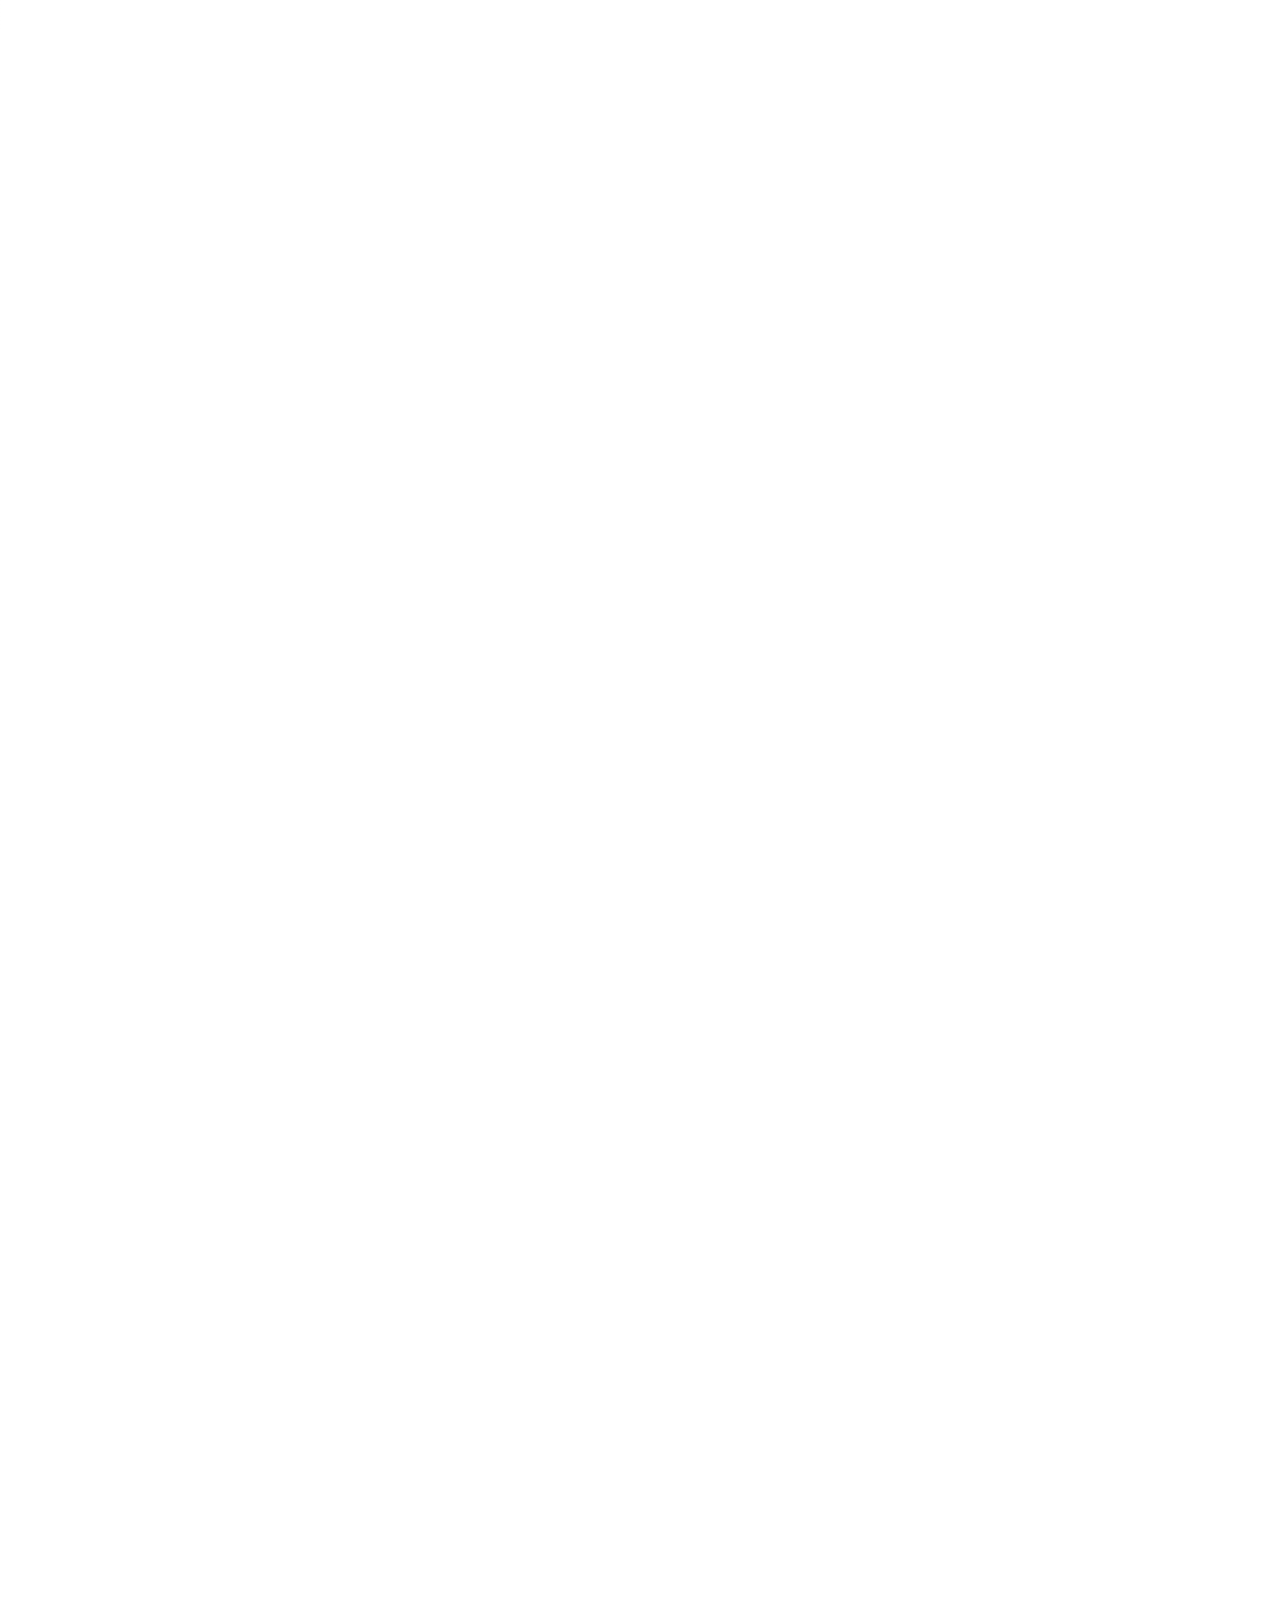
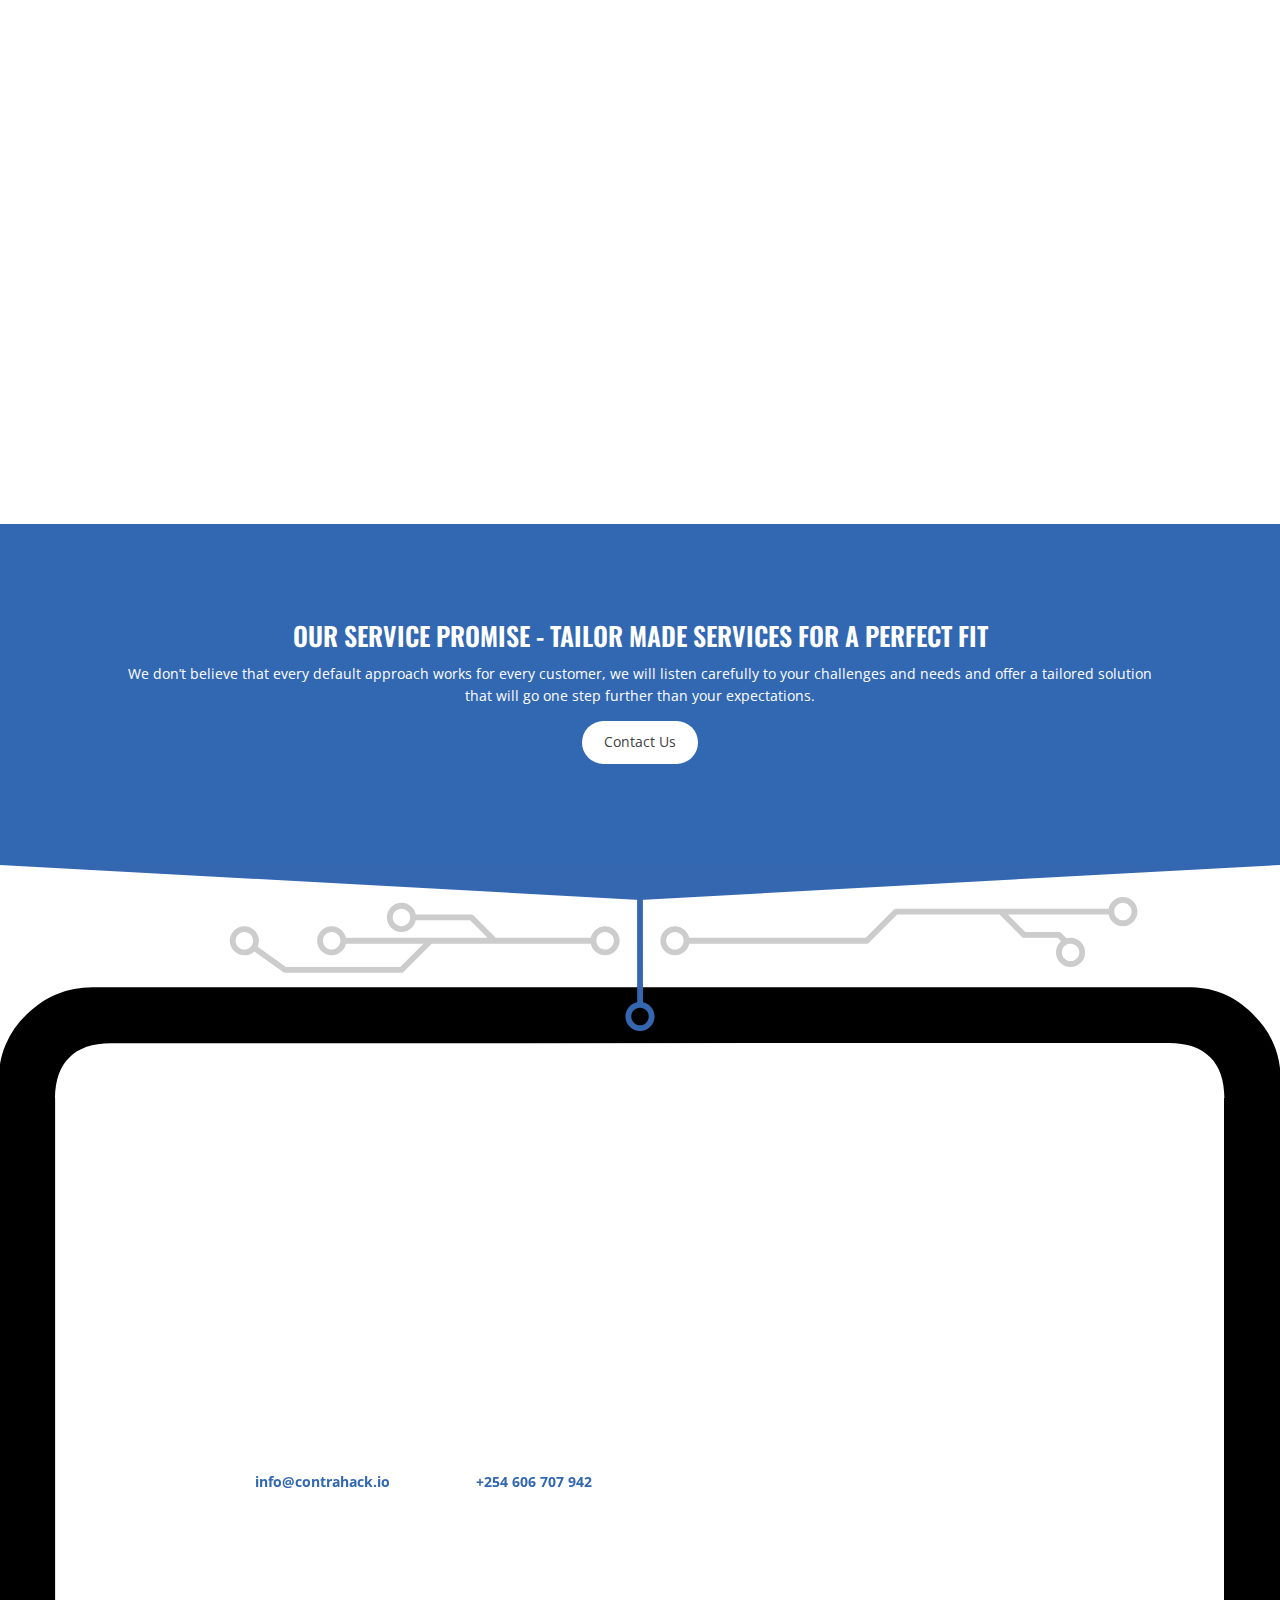
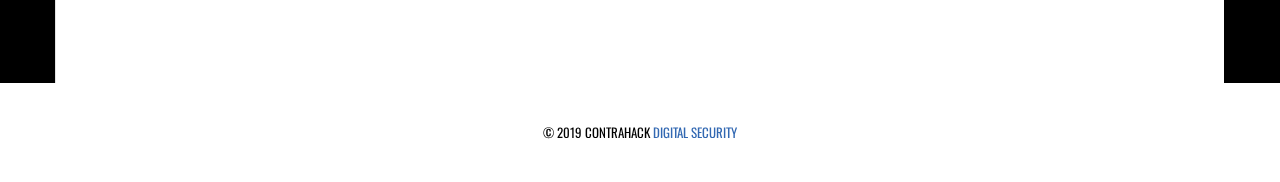
==== commit 9019c0c9: "Update index.html" ====
--- a/index.html
+++ b/index.html
@@ -123,51 +123,12 @@
 		<section id="about" class="flx flx-ac">
 			<div class="wrap normal">
 				<div class="inner pt6 pb6">
-					<div class="col c1-3">
+					<div class="col c1-5">
 						<h3>Work together</h3>
 						<p>We are working with different types of organisations all over the world and having a lot of experience with Governments, Banks, Healthcare and the Military. Our goal is to listen to your needs and offer a tailor based solution for your specific need and then take it even a step further so you have one less thing to worry about.</p>
 						<h3>How to contact us</h3>
 						 <p>Do not hesitate to get in touch if you feel our services could be useful to your organisation.</p>
 						<p>You can mail us at <strong>info@contrahack.io</strong> or call us at  <strong>+254 606 707 942</strong></p>
-					</div>
-					<div class="col c2-3 pl3">
-						<h3>Your project, secured by us</h3>
-							<form>
-							
-								<div class="row flx">
-									<div class="c1-2">
-										<label for="name">Name</label>
-										<input type="text" name="name" />
-									</div>
-									<div class="c1-2">
-										<label for="company">Company</label>
-										<input type="text" name="company" />
-									</div>
-								</div>
-								
-								<div class="row flx">
-									<div class="c1-2">
-										<label for="email">E-mail</label>
-										<input type="text" name="email" />
-									</div>
-									<div class="c1-2">
-										<label for="phone">Phone</label>
-										<input type="text" name="phone" />
-									</div>
-								</div>
-
-								<div class="row">
-									<label for="name">Message:</label>
-									<textarea type="text" name="message"></textarea>
-								</div>
-								
-								<div class="info">
-									Your information submitted to us is private and secure. And will stay that way.
-								</div>
-								
-								<button class="btn" type="submit">Send inquiry</button>
-							</form>
-						</h3>
 					</div>
 				</div>
 			</div>
